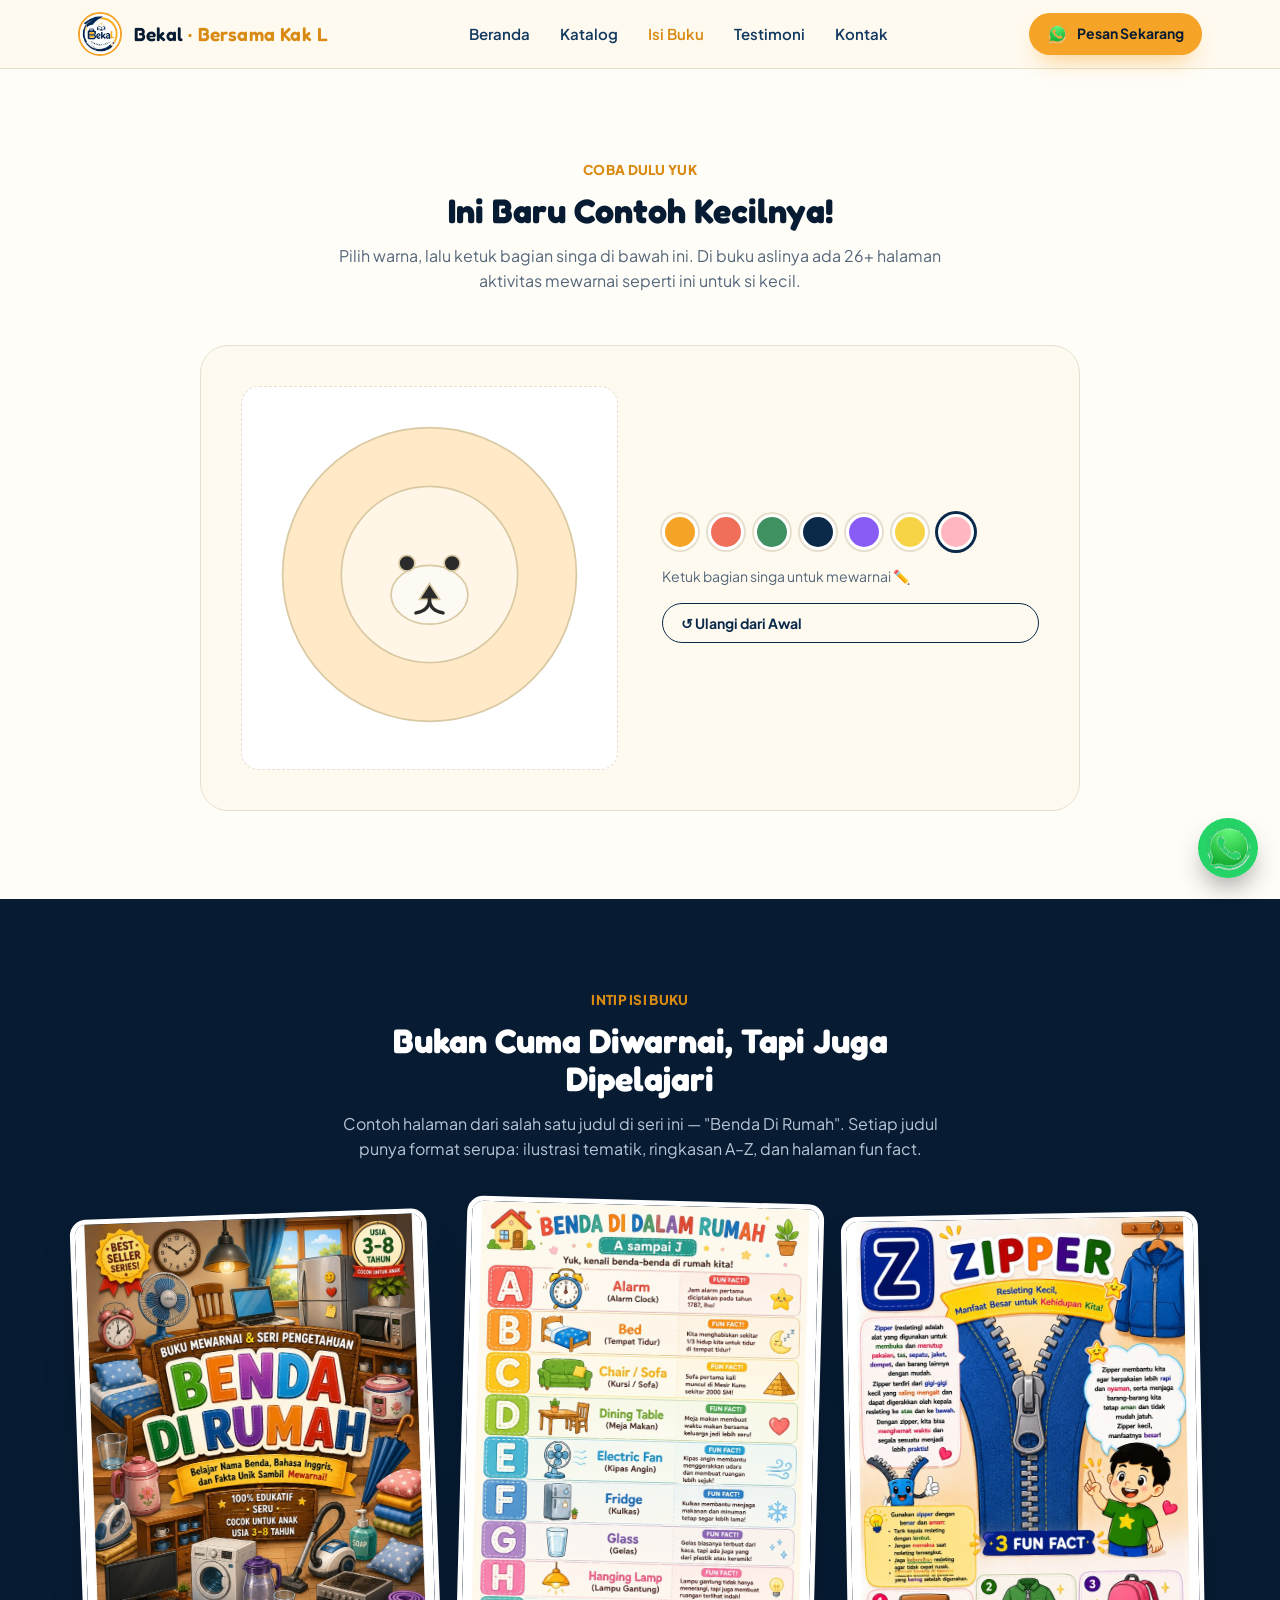
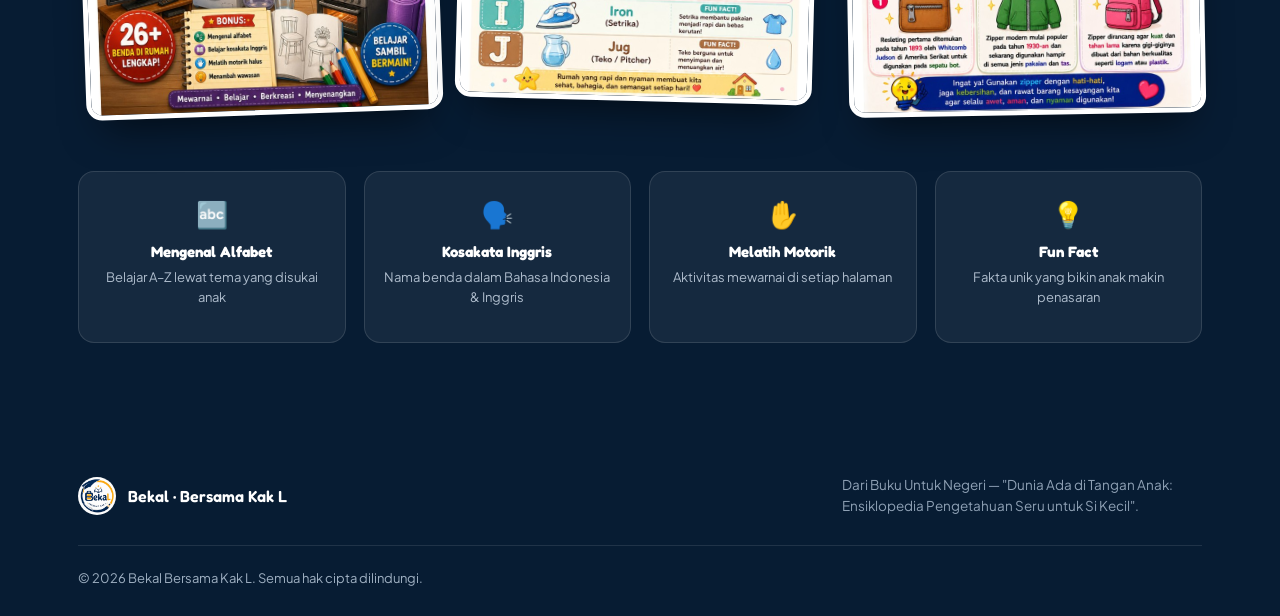
==== isi-buku.html @ 168c4c7b "Add files via upload" ====
<!DOCTYPE html>
<html lang="id">
<head>
<meta charset="UTF-8">
<meta name="viewport" content="width=device-width, initial-scale=1.0">
<title>Intip Isi Buku — Bekal Bersama Kak L</title>
<meta name="description" content="Contoh halaman isi buku dan demo mewarnai interaktif dari seri Ensiklopedia Pengetahuan Bekal.">
<link rel="preconnect" href="https://fonts.googleapis.com">
<link rel="preconnect" href="https://fonts.gstatic.com" crossorigin>
<link href="https://fonts.googleapis.com/css2?family=Fredoka:wght@400;500;600;700&family=Plus+Jakarta+Sans:ital,wght@0,400;0,500;0,600;0,700;0,800;1,500&display=swap" rel="stylesheet">
<link rel="stylesheet" href="css/style.css">
</head>
<body>

<header>
  <div class="nav">
    <a class="brand" href="index.html">
      <img src="images/logo.jpg" alt="Logo Bekal Bersama Kak L">
      <span class="brand-name">Bekal<span> · Bersama Kak L</span></span>
    </a>
    <nav class="nav-links">
      <a href="index.html">Beranda</a>
      <a href="katalog.html">Katalog</a>
      <a href="isi-buku.html" class="active">Isi Buku</a>
      <a href="testimoni.html">Testimoni</a>
      <a href="kontak.html">Kontak</a>
    </nav>
    <div class="nav-cta">
      <a class="btn btn-gold btn-small" href="https://wa.me/6282175756560?text=Halo%20Kak%20L%2C%20saya%20mau%20pesan%20buku%20Ensiklopedia%20Pengetahuan%20untuk%20anak%20saya" target="_blank" rel="noopener">
        <img src="images/icons/wa-icon.png" alt="" class="wa-ico"> <span class="long">Pesan Sekarang</span>
      </a>
    </div>
  </div>
</header>

<section class="color-demo" id="coba-mewarnai">
  <div class="wrap">
    <div class="section-head">
      <span class="kicker">COBA DULU YUK</span>
      <h2>Ini Baru Contoh Kecilnya!</h2>
      <p>Pilih warna, lalu ketuk bagian singa di bawah ini. Di buku aslinya ada 26+ halaman aktivitas mewarnai seperti ini untuk si kecil.</p>
    </div>
    <div class="color-demo-box reveal">
      <div class="color-demo-canvas">
        <svg id="colorLion" viewBox="0 0 300 300" xmlns="http://www.w3.org/2000/svg">
          <circle class="cd-part" data-default="#ffe9c7" cx="150" cy="150" r="130" fill="#ffe9c7"/>
          <circle class="cd-part" data-default="#fff6e8" cx="150" cy="150" r="78" fill="#fff6e8"/>
          <ellipse class="cd-part" data-default="#fdfaf3" cx="150" cy="168" rx="34" ry="26" fill="#fdfaf3"/>
          <circle class="cd-part" data-default="#2b2b2b" cx="130" cy="140" r="7" fill="#2b2b2b"/>
          <circle class="cd-part" data-default="#2b2b2b" cx="170" cy="140" r="7" fill="#2b2b2b"/>
          <path class="cd-part" data-default="#2b2b2b" d="M150 158 l-9 14 h18 z" fill="#2b2b2b"/>
          <path d="M150 172 Q150 182 138 184" stroke="#2b2b2b" stroke-width="3" fill="none" stroke-linecap="round"/>
          <path d="M150 172 Q150 182 162 184" stroke="#2b2b2b" stroke-width="3" fill="none" stroke-linecap="round"/>
        </svg>
      </div>
      <div class="color-demo-tools">
        <div class="swatches" id="swatches">
          <button class="swatch" style="background:#f5a428" data-color="#f5a428" aria-label="Kuning oranye"></button>
          <button class="swatch" style="background:#ef6f5b" data-color="#ef6f5b" aria-label="Merah bata"></button>
          <button class="swatch" style="background:#3f9161" data-color="#3f9161" aria-label="Hijau"></button>
          <button class="swatch" style="background:#0b2a4a" data-color="#0b2a4a" aria-label="Navy"></button>
          <button class="swatch" style="background:#8a5cf6" data-color="#8a5cf6" aria-label="Ungu"></button>
          <button class="swatch" style="background:#f6d445" data-color="#f6d445" aria-label="Kuning"></button>
          <button class="swatch active" style="background:#ffb6c1" data-color="#ffb6c1" aria-label="Pink"></button>
        </div>
        <p class="color-demo-hint" id="colorHint">Ketuk bagian singa untuk mewarnai ✏️</p>
        <button class="btn btn-outline-navy btn-small" id="colorReset" type="button">↺ Ulangi dari Awal</button>
      </div>
    </div>
  </div>
</section>

<section class="sample" id="isi-buku">
  <div class="wrap">
    <div class="section-head">
      <span class="kicker">INTIP ISI BUKU</span>
      <h2>Bukan Cuma Diwarnai, Tapi Juga Dipelajari</h2>
      <p>Contoh halaman dari salah satu judul di seri ini — "Benda Di Rumah". Setiap judul punya format serupa: ilustrasi tematik, ringkasan A–Z, dan halaman fun fact.</p>
    </div>
    <div class="sample-grid">
      <div class="sample-shot"><img src="images/sample/contoh-1.jpg" alt="Contoh sampul dalam buku Benda di Rumah"></div>
      <div class="sample-shot"><img src="images/sample/contoh-2.jpg" alt="Contoh halaman A sampai J buku Benda di Rumah"></div>
      <div class="sample-shot"><img src="images/sample/contoh-3.jpg" alt="Contoh halaman fun fact buku Benda di Rumah"></div>
    </div>
    <div class="sample-feat">
      <div class="feat-item"><div class="ico">🔤</div><h4>Mengenal Alfabet</h4><p>Belajar A–Z lewat tema yang disukai anak</p></div>
      <div class="feat-item"><div class="ico">🗣️</div><h4>Kosakata Inggris</h4><p>Nama benda dalam Bahasa Indonesia & Inggris</p></div>
      <div class="feat-item"><div class="ico">✋</div><h4>Melatih Motorik</h4><p>Aktivitas mewarnai di setiap halaman</p></div>
      <div class="feat-item"><div class="ico">💡</div><h4>Fun Fact</h4><p>Fakta unik yang bikin anak makin penasaran</p></div>
    </div>
  </div>
</section>

<footer>
  <div class="wrap">
    <div class="foot-top">
      <div class="foot-brand">
        <img src="images/logo.jpg" alt="Logo Bekal">
        <span>Bekal · Bersama Kak L</span>
      </div>
      <div style="max-width:360px; font-size:13.5px; color:#8fa1b5;">
        Dari Buku Untuk Negeri — "Dunia Ada di Tangan Anak: Ensiklopedia Pengetahuan Seru untuk Si Kecil".
      </div>
    </div>
    <div class="foot-bottom">
      <span>© 2026 Bekal Bersama Kak L. Semua hak cipta dilindungi.</span>
    </div>
  </div>
</footer>

<div class="float-wa-wrap">
  <div class="wa-tooltip" id="waTooltip">
    <button class="wa-tooltip-close" id="waTooltipClose" aria-label="Tutup">✕</button>
    <p class="wa-tooltip-title">Ada yang bisa dibantu?</p>
    <p class="wa-tooltip-text">Chat langsung untuk tanya judul, stok, atau cara pesan buku!</p>
  </div>
  <a class="float-wa" href="https://wa.me/6282175756560?text=Halo%20Kak%20L%2C%20saya%20mau%20pesan%20buku%20Ensiklopedia%20Pengetahuan%20untuk%20anak%20saya" target="_blank" rel="noopener" aria-label="Order sekarang via WhatsApp">
    <span class="float-wa-ring"></span>
    <span class="float-wa-icon"><img src="images/icons/wa-icon.png" alt="Chat WhatsApp"></span>
  </a>
</div>

<script src="scripts/books.js"></script>
<script src="scripts/reviews.js"></script>
<script src="scripts/main.js"></script>
<script src="scripts/interactive.js"></script>

</body>
</html>
---- css/style.css ----
:root{
  --navy: #0b2a4a;
  --navy-deep: #071c33;
  --navy-soft: #12395f;
  --gold: #f5a428;
  --gold-deep: #d98a12;
  --cream: #fffaf0;
  --paper: #fffdf8;
  --ink: #1c2b3a;
  --ink-soft: #55677a;
  --line: #e7dfcd;
  --coral: #ef6f5b;
  --leaf: #3f9161;
  --radius-s: 10px;
  --radius-m: 18px;
  --radius-l: 28px;
  --shadow: 0 18px 40px -18px rgba(11,42,74,0.35);
  --maxw: 1180px;
}
*{box-sizing:border-box;}
html{scroll-behavior:smooth;}
body{
  margin:0;
  font-family:'Plus Jakarta Sans', sans-serif;
  color:var(--ink);
  background:var(--cream);
  line-height:1.55;
  -webkit-font-smoothing:antialiased;
}
img{max-width:100%; display:block;}
a{color:inherit;}
h1,h2,h3,h4{
  font-family:'Fredoka', sans-serif;
  margin:0;
  line-height:1.12;
  color:var(--navy-deep);
}
.wrap{max-width:var(--maxw); margin:0 auto; padding:0 28px;}
.btn{
  display:inline-flex; align-items:center; gap:10px;
  font-family:'Plus Jakarta Sans', sans-serif;
  font-weight:700; font-size:16px;
  padding:15px 28px; border-radius:999px;
  text-decoration:none; cursor:pointer; border:none;
  transition:transform .18s ease, box-shadow .18s ease;
  white-space:nowrap;
}
.btn:hover{transform:translateY(-2px);}
.btn-gold{
  background:var(--gold); color:var(--navy-deep);
  box-shadow:0 12px 24px -10px rgba(245,164,40,0.65);
}
.btn-gold:hover{background:var(--gold-deep);}
.btn-outline{
  background:transparent; color:var(--paper);
  border:1.5px solid rgba(255,255,255,0.55);
}
.btn-outline:hover{background:rgba(255,255,255,0.12);}
.btn-navy{
  background:var(--navy); color:#fff;
  box-shadow:0 12px 24px -10px rgba(11,42,74,0.55);
}
.btn-small{padding:10px 18px; font-size:14px;}
.wa-ico{width:20px; height:auto; border-radius:0; display:inline-block; vertical-align:middle;}
.wa-ico-sm{width:16px; border-radius:0;}

/* ---------- NAV ---------- */
header{
  position:sticky; top:0; z-index:50;
  background:rgba(255,250,240,0.92);
  backdrop-filter:blur(8px);
  border-bottom:1px solid var(--line);
}
.nav{
  display:flex; align-items:center; justify-content:space-between;
  padding:12px 28px; max-width:var(--maxw); margin:0 auto;
}
.brand{display:flex; align-items:center; gap:12px; text-decoration:none;}
.brand img{width:44px; height:44px; border-radius:50%; object-fit:cover; border:2px solid var(--gold);}
.brand-name{font-family:'Fredoka'; font-weight:600; font-size:19px; color:var(--navy-deep); letter-spacing:.2px;}
.brand-name span{color:var(--gold-deep);}
.nav-links{display:flex; gap:30px; align-items:center;}
.nav-links a{
  text-decoration:none; color:var(--navy-soft); font-weight:600; font-size:15px;
}
.nav-links a.active{color:var(--gold-deep);}
.nav-cta{display:flex; align-items:center; gap:18px;}

@media (max-width:860px){
  .nav-links{display:none;}
  .nav-cta .btn span.long{display:none;}
}

/* ---------- HERO ---------- */
.hero{
  position:relative;
  background:radial-gradient(120% 140% at 15% 0%, #123a63 0%, var(--navy) 45%, var(--navy-deep) 100%);
  color:#fff; overflow:hidden;
  padding:64px 0 90px;
}
.hero::before{
  content:"";
  position:absolute; inset:0;
  background-image:
    radial-gradient(2px 2px at 10% 20%, rgba(245,164,40,0.55) 0, transparent 60%),
    radial-gradient(2px 2px at 90% 15%, rgba(245,164,40,0.4) 0, transparent 60%),
    radial-gradient(3px 3px at 75% 70%, rgba(245,164,40,0.3) 0, transparent 60%),
    radial-gradient(2px 2px at 35% 80%, rgba(255,255,255,0.35) 0, transparent 60%);
  pointer-events:none;
}
.hero-grid{
  display:grid; grid-template-columns:1.05fr 0.95fr; gap:48px; align-items:center;
  position:relative; z-index:2;
}
.eyebrow-pill{
  display:inline-flex; align-items:center; gap:8px;
  background:rgba(245,164,40,0.15); border:1px solid rgba(245,164,40,0.45);
  color:var(--gold); font-weight:700; font-size:13.5px;
  padding:7px 16px; border-radius:999px; margin-bottom:22px;
}
.hero h1{
  font-size:47px; color:#fff; font-weight:600; letter-spacing:.2px;
  max-width:600px;
}
.hero h1 em{
  font-style:normal; color:var(--gold);
}
.hero p.sub{
  margin-top:20px; font-size:17.5px; color:#cfd9e6; max-width:520px;
}
.hero-actions{display:flex; gap:16px; margin-top:32px; flex-wrap:wrap;}
.trust-row{
  display:flex; gap:28px; margin-top:44px; flex-wrap:wrap;
}
.trust-item{display:flex; align-items:center; gap:10px; color:#d7e0ec; font-size:14px; font-weight:600;}
.trust-item .dot{
  width:34px; height:34px; border-radius:50%; background:rgba(255,255,255,0.09);
  display:flex; align-items:center; justify-content:center; font-size:16px; flex-shrink:0;
  border:1px solid rgba(255,255,255,0.18);
}

.hero-stack{position:relative; height:460px;}
.stack-card{
  position:absolute; width:230px; border-radius:16px; overflow:hidden;
  box-shadow:0 30px 50px -20px rgba(0,0,0,0.55);
  border:4px solid #fff; cursor:pointer;
  transition:transform .2s ease;
}
.stack-card:hover{transform:translateY(-6px) scale(1.02);}
.stack-card img{width:100%; height:100%; object-fit:cover;}
.stack-1{ left:2%; top:6%; transform:rotate(-9deg); width:210px; z-index:1;}
.stack-2{ left:34%; top:0; transform:rotate(3deg); width:250px; z-index:3;}
.stack-3{ left:57%; top:22%; transform:rotate(14deg); width:210px; z-index:2;}
.badge-float{
  position:absolute; background:#fff; color:var(--navy-deep);
  border-radius:14px; padding:10px 16px; font-weight:700; font-size:13.5px;
  box-shadow:0 14px 24px -10px rgba(0,0,0,0.35);
  display:flex; align-items:center; gap:8px; z-index:4;
}
.badge-float.b1{ bottom:6%; left:6%; }
.badge-float.b2{ top:2%; right:2%; }
.badge-float .num{ font-family:'Fredoka'; font-size:19px; color:var(--gold-deep);}

@media (max-width:900px){
  .hero-grid{grid-template-columns:1fr;}
  .hero h1{font-size:36px;}
  .hero-stack{height:340px; margin-top:10px;}
  .stack-1,.stack-2,.stack-3{width:150px;}
  .stack-2{left:28%;}
  .stack-3{left:56%; top:16%;}
}

/* ---------- DONATION STRIP ---------- */
.strip{
  background:var(--gold);
  color:var(--navy-deep);
  padding:16px 0;
}
.strip .wrap{display:flex; align-items:center; justify-content:center; gap:12px; text-align:center; flex-wrap:wrap;}
.strip strong{font-family:'Fredoka'; font-weight:600;}

/* ---------- SECTION HEADERS ---------- */
section{padding:88px 0;}
.section-head{max-width:640px; margin:0 auto 52px; text-align:center;}
.kicker{
  color:var(--gold-deep); font-weight:800; font-size:13.5px; letter-spacing:.3px;
}
.section-head h2{font-size:34px; margin-top:10px;}
.section-head p{color:var(--ink-soft); font-size:16px; margin-top:14px;}

/* ---------- PROBLEM / WHY ---------- */
.why{background:var(--paper);}
.why-grid{display:grid; grid-template-columns:0.9fr 1.1fr; gap:56px; align-items:center;}
.why-copy h2{font-size:32px;}
.why-copy p{color:var(--ink-soft); margin-top:16px; font-size:16px;}
.why-list{list-style:none; margin:26px 0 0; padding:0; display:flex; flex-direction:column; gap:16px;}
.why-list li{display:flex; gap:14px; align-items:flex-start; font-size:15.5px;}
.why-list .ico{
  width:38px; height:38px; border-radius:11px; background:#fef1dd; color:var(--gold-deep);
  display:flex; align-items:center; justify-content:center; font-size:18px; flex-shrink:0;
}
.why-visual{
  border-radius:var(--radius-l);
  position:relative; overflow:hidden;
  box-shadow:var(--shadow);
}
.why-visual img{width:100%; height:100%; object-fit:cover; display:block;}

/* ---------- CATALOG ---------- */
.catalog{background:var(--cream);}
.cat-grid{
  display:grid; grid-template-columns:repeat(4, 1fr); gap:22px;
}
.cat-card{
  background:var(--paper); border-radius:var(--radius-m); overflow:hidden;
  border:1px solid var(--line); box-shadow:var(--shadow);
  display:flex; flex-direction:column;
}
.cat-card .thumb{aspect-ratio:2/3; overflow:hidden; background:#eee; cursor:pointer; position:relative;}
.cat-card .thumb img{width:100%; height:100%; object-fit:cover; transition:transform .25s ease;}
.cat-card .thumb:hover img{transform:scale(1.05);}
.cat-card .thumb::after{
  content:"🔍 Lihat";
  position:absolute; right:10px; bottom:10px;
  background:rgba(11,42,74,0.85); color:#fff; font-size:11.5px; font-weight:700;
  padding:5px 10px; border-radius:999px; opacity:0; transition:opacity .2s ease;
}
.cat-card .thumb:hover::after{opacity:1;}
.cat-body{padding:16px 16px 18px; display:flex; flex-direction:column; gap:8px; flex:1;}
.cat-tag{font-size:11.5px; font-weight:800; color:var(--gold-deep); letter-spacing:.3px;}
.cat-title{font-family:'Fredoka'; font-size:16.5px; color:var(--navy-deep); font-weight:600;}
.cat-order{
  margin-top:auto; display:inline-flex; align-items:center; gap:6px;
  color:var(--navy); font-weight:700; font-size:13.5px; text-decoration:none;
  padding-top:8px;
}
.cat-order:hover{color:var(--gold-deep);}
.cat-more{text-align:center; margin-top:38px;}

@media (max-width:980px){ .cat-grid{grid-template-columns:repeat(3,1fr);} }
@media (max-width:680px){ .cat-grid{grid-template-columns:repeat(2,1fr); gap:14px;} }

/* ---------- SAMPLE PAGES ---------- */
.sample{background:var(--navy-deep); color:#fff;}
.sample .section-head h2{color:#fff;}
.sample .section-head p{color:#b9c6d6;}
.sample-grid{display:grid; grid-template-columns:1fr 1fr 1fr; gap:26px; align-items:start;}
.sample-shot{
  border-radius:16px; overflow:hidden; border:5px solid #fff;
  box-shadow:0 24px 40px -18px rgba(0,0,0,0.6);
  transform:rotate(-2deg); cursor:pointer;
}
.sample-shot:nth-child(2){transform:rotate(1.5deg); margin-top:-14px;}
.sample-shot:nth-child(3){transform:rotate(-1deg);}
.sample-feat{
  display:grid; grid-template-columns:repeat(4,1fr); gap:18px; margin-top:56px;
}
.feat-item{
  background:rgba(255,255,255,0.06); border:1px solid rgba(255,255,255,0.12);
  border-radius:16px; padding:22px 18px; text-align:center;
}
.feat-item .ico{font-size:26px;}
.feat-item h4{color:#fff; font-size:15px; margin-top:10px;}
.feat-item p{color:#aebccc; font-size:13px; margin-top:6px;}

@media (max-width:900px){
  .sample-grid{grid-template-columns:1fr 1fr;}
  .sample-shot:nth-child(3){display:none;}
  .sample-feat{grid-template-columns:repeat(2,1fr);}
}

/* ---------- TESTIMONI ---------- */
.testi{background:var(--paper);}
.testi-grid{display:grid; grid-template-columns:repeat(3,1fr); gap:24px;}
.testi-card{
  background:var(--cream); border:1px solid var(--line); border-radius:var(--radius-m);
  padding:28px 26px;
}
.testi-stars{color:var(--gold-deep); font-size:15px; letter-spacing:2px;}
.testi-quote{margin-top:14px; font-size:15px; color:var(--ink); font-style:normal;}
.testi-who{display:flex; align-items:center; gap:12px; margin-top:20px;}
.testi-avatar{
  width:42px; height:42px; border-radius:50%; background:var(--navy);
  color:#fff; display:flex; align-items:center; justify-content:center;
  font-family:'Fredoka'; font-weight:600; font-size:15px;
}
.testi-name{font-weight:700; font-size:14px; color:var(--navy-deep);}
.testi-role{font-size:12.5px; color:var(--ink-soft);}
.testi-note{
  text-align:center; font-size:12.5px; color:var(--ink-soft); margin-top:30px;
}
@media (max-width:900px){ .testi-grid{grid-template-columns:1fr;} }

/* ---------- TEAM ---------- */
.team{background:var(--cream);}
.team-grid{display:flex; justify-content:center; gap:28px; flex-wrap:wrap;}
.team-card{
  background:var(--paper); border:1px solid var(--line); border-radius:var(--radius-m);
  padding:26px; text-align:center; width:210px; box-shadow:var(--shadow);
}
.team-avatar{
  width:84px; height:84px; border-radius:50%; margin:0 auto 14px;
  background:linear-gradient(145deg, var(--navy), var(--navy-soft));
  color:var(--gold); display:flex; align-items:center; justify-content:center;
  font-family:'Fredoka'; font-size:26px; font-weight:600;
  border:3px solid var(--gold);
}
.team-name{font-family:'Fredoka'; font-size:16.5px; color:var(--navy-deep); font-weight:600;}
.team-role{font-size:12.5px; color:var(--ink-soft); margin-top:4px;}

/* ---------- CTA / KONTAK ---------- */
.cta{
  background:radial-gradient(120% 160% at 85% 20%, #123a63 0%, var(--navy) 45%, var(--navy-deep) 100%);
  color:#fff; text-align:center;
}
.cta h2{color:#fff; font-size:34px; max-width:620px; margin:0 auto;}
.cta p{color:#cfd9e6; margin-top:16px; max-width:520px; margin-left:auto; margin-right:auto;}
.cta-actions{display:flex; gap:16px; justify-content:center; margin-top:32px; flex-wrap:wrap;}
.contact-row{
  display:flex; justify-content:center; gap:36px; margin-top:44px; flex-wrap:wrap;
}
.contact-item{display:flex; align-items:center; gap:10px; color:#dbe4ef; font-size:14.5px; font-weight:600;}
.contact-item .dot{
  width:36px; height:36px; border-radius:50%; background:rgba(255,255,255,0.09);
  display:flex; align-items:center; justify-content:center; font-size:16px;
  border:1px solid rgba(255,255,255,0.18);
}

/* ---------- FOOTER ---------- */
footer{background:var(--navy-deep); color:#9fb0c2; padding:44px 0 28px;}
.foot-top{display:flex; justify-content:space-between; align-items:center; flex-wrap:wrap; gap:20px; padding-bottom:28px; border-bottom:1px solid rgba(255,255,255,0.1);}
.foot-brand{display:flex; align-items:center; gap:12px;}
.foot-brand img{width:38px; height:38px; border-radius:50%;}
.foot-brand span{font-family:'Fredoka'; color:#fff; font-weight:600; font-size:16px;}
.foot-bottom{display:flex; justify-content:space-between; padding-top:22px; font-size:13px; flex-wrap:wrap; gap:10px;}

::selection{background:var(--gold); color:var(--navy-deep);}
.reveal{opacity:0; transform:translateY(16px); transition:opacity .6s ease, transform .6s ease;}
.reveal.in{opacity:1; transform:none;}

/* ---------- COVER POPUP / LIGHTBOX ---------- */
.lightbox{
  position:fixed; inset:0; z-index:200;
  background:rgba(7,28,51,0.82);
  display:flex; align-items:center; justify-content:center;
  padding:24px;
  opacity:0; visibility:hidden;
  transition:opacity .22s ease;
}
.lightbox.open{opacity:1; visibility:visible;}
.lightbox-box{
  background:var(--paper); border-radius:var(--radius-l);
  max-width:760px; width:100%; max-height:90vh; overflow:auto;
  display:grid; grid-template-columns:0.85fr 1fr;
  box-shadow:0 40px 80px -20px rgba(0,0,0,0.5);
  transform:scale(.94) translateY(10px);
  transition:transform .22s ease;
}
.lightbox.open .lightbox-box{transform:scale(1) translateY(0);}
.lightbox-img{background:var(--navy-deep); display:flex; align-items:center; justify-content:center; padding:20px;}
.lightbox-img img{border-radius:12px; max-height:70vh; box-shadow:0 20px 40px -15px rgba(0,0,0,0.5);}
.lightbox-info{padding:32px 30px; display:flex; flex-direction:column;}
.lightbox-tag{font-size:11.5px; font-weight:800; color:var(--gold-deep); letter-spacing:.3px;}
.lightbox-title{font-family:'Fredoka'; font-size:24px; margin-top:8px; color:var(--navy-deep);}
.lightbox-desc{color:var(--ink-soft); font-size:14.5px; margin-top:14px; line-height:1.6;}
.lightbox-actions{margin-top:auto; padding-top:22px;}
.lightbox-close{
  position:absolute; top:16px; right:16px;
  width:38px; height:38px; border-radius:50%;
  background:rgba(255,255,255,0.15); color:#fff; border:1px solid rgba(255,255,255,0.3);
  font-size:18px; cursor:pointer; display:flex; align-items:center; justify-content:center;
  z-index:2;
}
.lightbox-close:hover{background:rgba(255,255,255,0.28);}
body.lb-open{overflow:hidden;}

@media (max-width:640px){
  .lightbox-box{grid-template-columns:1fr; max-height:92vh;}
  .lightbox-img{padding:16px;}
  .lightbox-img img{max-height:42vh;}
}

/* ---------- KID MASCOTS ---------- */
.kid-peek{
  position:absolute; left:-18px; bottom:-30px; width:132px; height:132px; z-index:5;
  animation:bob 3.4s ease-in-out infinite;
  border-radius:50%; overflow:hidden; border:4px solid #fff;
  box-shadow:0 14px 24px -6px rgba(0,0,0,0.45);
}
.kid-peek img{width:100%; height:100%; object-fit:cover; object-position:top center;}
@keyframes bob{
  0%,100%{ transform:translateY(0) rotate(-2deg); }
  50%{ transform:translateY(-10px) rotate(2deg); }
}
@media (max-width:900px){ .kid-peek{display:none;} }

/* ---------- CATALOG FILTER CHIPS ---------- */
.cat-filter{
  display:flex; gap:10px; justify-content:center; flex-wrap:wrap; margin-bottom:34px;
}
.chip{
  border:1.5px solid var(--line); background:var(--paper); color:var(--ink-soft);
  padding:9px 18px; border-radius:999px; font-weight:700; font-size:13.5px; cursor:pointer;
  transition:background .18s ease, color .18s ease, border-color .18s ease;
}
.chip:hover{border-color:var(--gold);}
.chip.active{background:var(--navy); color:#fff; border-color:var(--navy);}

/* ---------- BUTTON: navy outline (light backgrounds) ---------- */
.btn-outline-navy{
  background:transparent; color:var(--navy); border:1.5px solid var(--navy);
}
.btn-outline-navy:hover{background:var(--navy); color:#fff;}

/* ---------- COLOR / MEWARNAI DEMO ---------- */
.color-demo{background:var(--paper);}
.color-demo-box{
  display:grid; grid-template-columns:1fr 1fr; gap:44px; align-items:center;
  background:var(--cream); border:1px solid var(--line); border-radius:var(--radius-l);
  padding:40px; max-width:880px; margin:0 auto;
}
.color-demo-canvas{
  background:#fff; border-radius:var(--radius-m); padding:18px;
  border:1px dashed var(--line);
}
.color-demo-canvas svg{width:100%; height:auto;}
.cd-part{cursor:pointer; stroke:#d9c9a3; stroke-width:1.5; transition:filter .15s ease;}
.cd-part:hover{filter:brightness(0.94);}
.color-demo-tools{display:flex; flex-direction:column; gap:16px;}
.swatches{display:flex; flex-wrap:wrap; gap:10px;}
.swatch{
  width:36px; height:36px; border-radius:50%; border:3px solid #fff;
  box-shadow:0 0 0 2px var(--line); cursor:pointer; padding:0;
}
.swatch.active{box-shadow:0 0 0 3px var(--navy);}
.color-demo-hint{font-size:14px; color:var(--ink-soft); margin:0;}

@media (max-width:760px){
  .color-demo-box{grid-template-columns:1fr; padding:26px;}
}

/* ---------- FAQ ACCORDION ---------- */
.faq{background:var(--cream);}
.faq-list{max-width:760px; margin:0 auto; display:flex; flex-direction:column; gap:12px;}
.faq-item{
  background:var(--paper); border:1px solid var(--line); border-radius:16px; overflow:hidden;
}
.faq-q{
  width:100%; text-align:left; background:none; border:none; cursor:pointer;
  padding:18px 22px; display:flex; justify-content:space-between; align-items:center;
  font-family:'Plus Jakarta Sans'; font-weight:700; font-size:15.5px; color:var(--navy-deep);
}
.faq-caret{
  color:var(--gold-deep); font-size:20px; font-weight:800; transition:transform .2s ease; flex-shrink:0; margin-left:14px;
}
.faq-item.open .faq-caret{transform:rotate(45deg);}
.faq-a{
  max-height:0; overflow:hidden; transition:max-height .28s ease;
  padding:0 22px;
}
.faq-item.open .faq-a{max-height:200px; padding:0 22px 20px;}
.faq-a p{margin:0; color:var(--ink-soft); font-size:14.5px; line-height:1.6;}

/* ---------- FLOATING WHATSAPP BUTTON ---------- */
.float-wa-wrap{
  position:fixed; right:22px; bottom:22px; z-index:150;
  display:flex; flex-direction:column; align-items:flex-end; gap:14px;
}
.float-wa{
  position:relative;
  width:60px; height:60px; border-radius:50%;
  display:flex; align-items:center; justify-content:center;
  text-decoration:none; box-shadow:0 14px 28px -8px rgba(0,0,0,0.45);
  background:#fff; padding:6px;
}
.float-wa-icon{position:relative; z-index:2; width:100%; height:100%; display:flex; border-radius:50%; overflow:hidden;}
.float-wa-icon img{width:100%; height:100%; object-fit:contain;}
.float-wa-ring{
  position:absolute; inset:0; border-radius:50%; background:#25D366;
  animation:pulse-ring 2.2s ease-out infinite;
}
@keyframes pulse-ring{
  0%{ transform:scale(1); opacity:0.5; }
  100%{ transform:scale(1.6); opacity:0; }
}
@media (prefers-reduced-motion: reduce){
  .kid-peek, .float-wa-ring{animation:none;}
}
@media (max-width:640px){
  .float-wa{width:54px; height:54px;}
  .float-wa-wrap{right:16px; bottom:16px;}
}

/* ---------- WA TOOLTIP BUBBLE ---------- */
.wa-tooltip{
  position:relative; max-width:250px;
  background:#fff; border-radius:16px; padding:16px 18px;
  box-shadow:0 18px 34px -14px rgba(11,42,74,0.4);
  opacity:0; transform:translateY(8px) scale(0.96);
  pointer-events:none; transition:opacity .25s ease, transform .25s ease;
}
.wa-tooltip.show{opacity:1; transform:translateY(0) scale(1); pointer-events:auto;}
.wa-tooltip-title{font-family:'Fredoka'; font-weight:600; font-size:15px; color:var(--navy-deep); margin:0 0 4px;}
.wa-tooltip-text{font-size:13.5px; color:var(--ink-soft); margin:0; line-height:1.5;}
.wa-tooltip-close{
  position:absolute; top:8px; right:10px; background:none; border:none;
  font-size:15px; color:#9aa7b4; cursor:pointer; line-height:1; padding:4px;
}
.wa-tooltip-close:hover{color:var(--ink);}
.wa-tooltip::after{
  content:""; position:absolute; right:24px; bottom:-7px;
  width:14px; height:14px; background:#fff;
  clip-path:polygon(0 0, 100% 0, 0 100%);
}
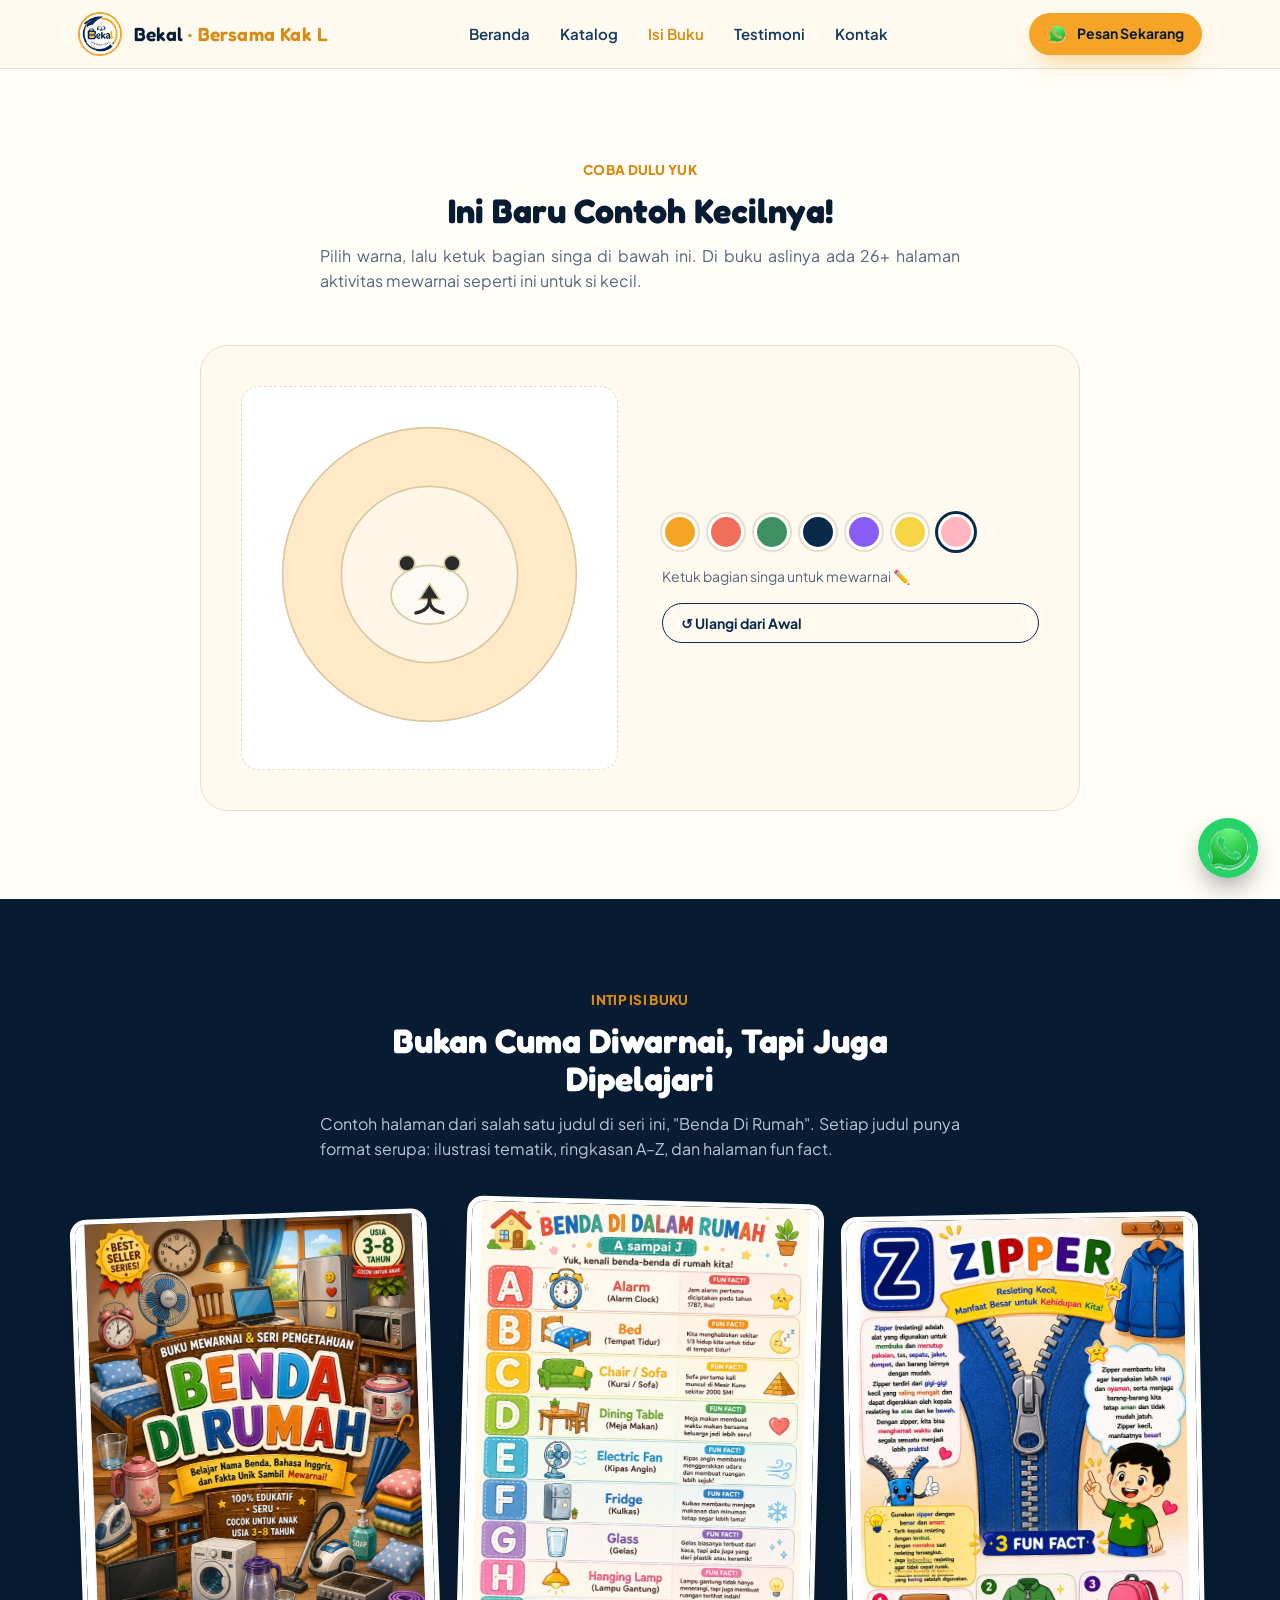
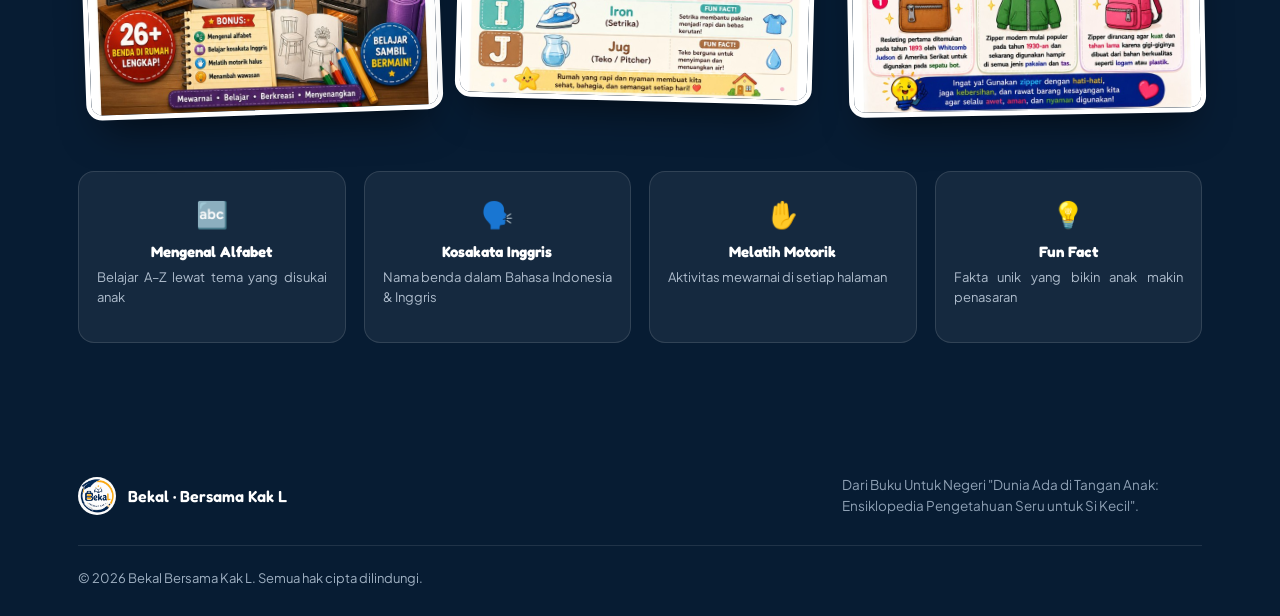
==== commit 50f4b6ee: "ok" ====
--- a/isi-buku.html
+++ b/isi-buku.html
@@ -3,7 +3,7 @@
 <head>
 <meta charset="UTF-8">
 <meta name="viewport" content="width=device-width, initial-scale=1.0">
-<title>Intip Isi Buku — Bekal Bersama Kak L</title>
+<title>Intip Isi Buku | Bekal Bersama Kak L</title>
 <meta name="description" content="Contoh halaman isi buku dan demo mewarnai interaktif dari seri Ensiklopedia Pengetahuan Bekal.">
 <link rel="preconnect" href="https://fonts.googleapis.com">
 <link rel="preconnect" href="https://fonts.gstatic.com" crossorigin>
@@ -18,7 +18,7 @@
       <img src="images/logo.jpg" alt="Logo Bekal Bersama Kak L">
       <span class="brand-name">Bekal<span> · Bersama Kak L</span></span>
     </a>
-    <nav class="nav-links">
+    <nav class="nav-links" id="navLinks">
       <a href="index.html">Beranda</a>
       <a href="katalog.html">Katalog</a>
       <a href="isi-buku.html" class="active">Isi Buku</a>
@@ -29,6 +29,9 @@
       <a class="btn btn-gold btn-small" href="https://wa.me/6282175756560?text=Halo%20Kak%20L%2C%20saya%20mau%20pesan%20buku%20Ensiklopedia%20Pengetahuan%20untuk%20anak%20saya" target="_blank" rel="noopener">
         <img src="images/icons/wa-icon.png" alt="" class="wa-ico"> <span class="long">Pesan Sekarang</span>
       </a>
+      <button class="nav-toggle" id="navToggle" aria-label="Buka menu" aria-expanded="false">
+        <span></span><span></span><span></span>
+      </button>
     </div>
   </div>
 </header>
@@ -75,7 +78,7 @@
     <div class="section-head">
       <span class="kicker">INTIP ISI BUKU</span>
       <h2>Bukan Cuma Diwarnai, Tapi Juga Dipelajari</h2>
-      <p>Contoh halaman dari salah satu judul di seri ini — "Benda Di Rumah". Setiap judul punya format serupa: ilustrasi tematik, ringkasan A–Z, dan halaman fun fact.</p>
+      <p>Contoh halaman dari salah satu judul di seri ini, "Benda Di Rumah". Setiap judul punya format serupa: ilustrasi tematik, ringkasan A–Z, dan halaman fun fact.</p>
     </div>
     <div class="sample-grid">
       <div class="sample-shot"><img src="images/sample/contoh-1.jpg" alt="Contoh sampul dalam buku Benda di Rumah"></div>
@@ -99,7 +102,7 @@
         <span>Bekal · Bersama Kak L</span>
       </div>
       <div style="max-width:360px; font-size:13.5px; color:#8fa1b5;">
-        Dari Buku Untuk Negeri — "Dunia Ada di Tangan Anak: Ensiklopedia Pengetahuan Seru untuk Si Kecil".
+        Dari Buku Untuk Negeri "Dunia Ada di Tangan Anak: Ensiklopedia Pengetahuan Seru untuk Si Kecil".
       </div>
     </div>
     <div class="foot-bottom">
--- a/css/style.css
+++ b/css/style.css
@@ -18,7 +18,7 @@
   --maxw: 1180px;
 }
 *{box-sizing:border-box;}
-html{scroll-behavior:smooth;}
+html{scroll-behavior:smooth; overflow-x:hidden;}
 body{
   margin:0;
   font-family:'Plus Jakarta Sans', sans-serif;
@@ -26,8 +26,10 @@
   background:var(--cream);
   line-height:1.55;
   -webkit-font-smoothing:antialiased;
+  overflow-x:hidden;
 }
 img{max-width:100%; display:block;}
+p{text-align:justify; text-align-last:left;}
 a{color:inherit;}
 h1,h2,h3,h4{
   font-family:'Fredoka', sans-serif;
@@ -74,6 +76,7 @@
 .nav{
   display:flex; align-items:center; justify-content:space-between;
   padding:12px 28px; max-width:var(--maxw); margin:0 auto;
+  position:relative;
 }
 .brand{display:flex; align-items:center; gap:12px; text-decoration:none;}
 .brand img{width:44px; height:44px; border-radius:50%; object-fit:cover; border:2px solid var(--gold);}
@@ -85,9 +88,34 @@
 }
 .nav-links a.active{color:var(--gold-deep);}
 .nav-cta{display:flex; align-items:center; gap:18px;}
+.nav-toggle{
+  display:none; background:none; border:none; cursor:pointer;
+  width:38px; height:38px; padding:0; align-items:center; justify-content:center;
+  flex-direction:column; gap:5px;
+}
+.nav-toggle span{width:22px; height:2.5px; background:var(--navy-deep); border-radius:2px; transition:transform .2s ease, opacity .2s ease;}
+.nav-toggle.open span:nth-child(1){transform:translateY(7.5px) rotate(45deg);}
+.nav-toggle.open span:nth-child(2){opacity:0;}
+.nav-toggle.open span:nth-child(3){transform:translateY(-7.5px) rotate(-45deg);}
+
+@media (max-width:480px){
+  .brand-name span{display:none;}
+  .nav{padding:10px 16px;}
+  .wrap{padding:0 18px;}
+}
 
 @media (max-width:860px){
-  .nav-links{display:none;}
+  .nav-links{
+    display:flex; flex-direction:column; gap:0; align-items:stretch;
+    position:absolute; top:100%; left:0; right:0;
+    background:var(--paper); border-bottom:1px solid var(--line);
+    box-shadow:0 18px 30px -18px rgba(11,42,74,0.35);
+    max-height:0; overflow:hidden; opacity:0;
+    transition:max-height .25s ease, opacity .2s ease;
+  }
+  .nav-links.open{max-height:340px; opacity:1;}
+  .nav-links a{padding:14px 28px; border-bottom:1px solid var(--line); font-size:16px;}
+  .nav-toggle{display:flex;}
   .nav-cta .btn span.long{display:none;}
 }
 
@@ -182,6 +210,11 @@
 /* ---------- SECTION HEADERS ---------- */
 section{padding:88px 0;}
 .section-head{max-width:640px; margin:0 auto 52px; text-align:center;}
+@media (max-width:640px){
+  section{padding:52px 0;}
+  .section-head{margin:0 auto 34px;}
+  .hero{padding:44px 0 60px;}
+}
 .kicker{
   color:var(--gold-deep); font-weight:800; font-size:13.5px; letter-spacing:.3px;
 }
@@ -190,21 +223,47 @@
 
 /* ---------- PROBLEM / WHY ---------- */
 .why{background:var(--paper);}
-.why-grid{display:grid; grid-template-columns:0.9fr 1.1fr; gap:56px; align-items:center;}
-.why-copy h2{font-size:32px;}
-.why-copy p{color:var(--ink-soft); margin-top:16px; font-size:16px;}
-.why-list{list-style:none; margin:26px 0 0; padding:0; display:flex; flex-direction:column; gap:16px;}
-.why-list li{display:flex; gap:14px; align-items:flex-start; font-size:15.5px;}
-.why-list .ico{
+.why-bento{
+  display:grid;
+  grid-template-columns:1.15fr 0.85fr;
+  grid-template-areas:
+    "intro photo"
+    "feats photo";
+  gap:18px;
+}
+.bento-card{
+  background:var(--cream); border:1px solid var(--line);
+  border-radius:var(--radius-m); padding:30px 32px;
+}
+.bento-intro{ grid-area:intro; display:flex; flex-direction:column; justify-content:center; }
+.bento-intro h2{font-size:30px; margin-top:10px;}
+.bento-intro p{color:var(--ink-soft); margin-top:16px; font-size:15.5px; text-align:justify; text-align-last:left;}
+.bento-photo{ grid-area:photo; padding:0; overflow:hidden; box-shadow:var(--shadow); position:relative; cursor:pointer; }
+.bento-photo img{width:100%; height:100%; object-fit:cover; display:block; min-height:260px; transition:transform .25s ease;}
+.bento-photo:hover img{transform:scale(1.04);}
+.zoom-hint{
+  position:absolute; right:14px; bottom:14px;
+  background:rgba(11,42,74,0.85); color:#fff; font-size:12px; font-weight:700;
+  padding:6px 12px; border-radius:999px; opacity:0; transition:opacity .2s ease;
+}
+.bento-photo:hover .zoom-hint{opacity:1;}
+.bento-feats{ grid-area:feats; display:grid; grid-template-columns:1fr 1fr; gap:16px; }
+.bento-feat{ display:flex; flex-direction:column; gap:10px; padding:22px 24px; }
+.bento-feat .ico{
   width:38px; height:38px; border-radius:11px; background:#fef1dd; color:var(--gold-deep);
   display:flex; align-items:center; justify-content:center; font-size:18px; flex-shrink:0;
 }
-.why-visual{
-  border-radius:var(--radius-l);
-  position:relative; overflow:hidden;
-  box-shadow:var(--shadow);
-}
-.why-visual img{width:100%; height:100%; object-fit:cover; display:block;}
+.bento-feat p{font-size:14px; color:var(--ink); margin:0; text-align:justify; text-align-last:left;}
+
+@media (max-width:900px){
+  .why-bento{ grid-template-columns:1fr; grid-template-areas:"intro" "photo" "feats"; }
+  .bento-photo{ min-height:220px; }
+  .bento-card{ padding:24px 22px; }
+}
+@media (max-width:520px){
+  .bento-feats{ grid-template-columns:1fr 1fr; gap:12px; }
+  .bento-feat{ padding:16px 14px; }
+}
 
 /* ---------- CATALOG ---------- */
 .catalog{background:var(--cream);}
@@ -339,6 +398,30 @@
 .reveal.in{opacity:1; transform:none;}
 
 /* ---------- COVER POPUP / LIGHTBOX ---------- */
+/* ---------- PHOTO LIGHTBOX (foto promosi, bukan cover buku) ---------- */
+.photo-lightbox{
+  position:fixed; inset:0; z-index:200;
+  background:rgba(7,28,51,0.85);
+  display:flex; align-items:center; justify-content:center;
+  padding:24px;
+  opacity:0; visibility:hidden;
+  transition:opacity .22s ease;
+}
+.photo-lightbox.open{opacity:1; visibility:visible;}
+.photo-lightbox-img{
+  max-width:min(90vw, 640px); max-height:85vh;
+  border-radius:var(--radius-m); box-shadow:0 30px 60px -20px rgba(0,0,0,0.6);
+  transform:scale(.94); transition:transform .22s ease;
+}
+.photo-lightbox.open .photo-lightbox-img{transform:scale(1);}
+.photo-lightbox-close{
+  position:absolute; top:20px; right:20px;
+  width:38px; height:38px; border-radius:50%;
+  background:rgba(255,255,255,0.15); color:#fff; border:1px solid rgba(255,255,255,0.3);
+  font-size:18px; cursor:pointer; display:flex; align-items:center; justify-content:center;
+}
+.photo-lightbox-close:hover{background:rgba(255,255,255,0.28);}
+
 .lightbox{
   position:fixed; inset:0; z-index:200;
   background:rgba(7,28,51,0.82);
@@ -380,20 +463,6 @@
   .lightbox-img img{max-height:42vh;}
 }
 
-/* ---------- KID MASCOTS ---------- */
-.kid-peek{
-  position:absolute; left:-18px; bottom:-30px; width:132px; height:132px; z-index:5;
-  animation:bob 3.4s ease-in-out infinite;
-  border-radius:50%; overflow:hidden; border:4px solid #fff;
-  box-shadow:0 14px 24px -6px rgba(0,0,0,0.45);
-}
-.kid-peek img{width:100%; height:100%; object-fit:cover; object-position:top center;}
-@keyframes bob{
-  0%,100%{ transform:translateY(0) rotate(-2deg); }
-  50%{ transform:translateY(-10px) rotate(2deg); }
-}
-@media (max-width:900px){ .kid-peek{display:none;} }
-
 /* ---------- CATALOG FILTER CHIPS ---------- */
 .cat-filter{
   display:flex; gap:10px; justify-content:center; flex-wrap:wrap; margin-bottom:34px;
@@ -484,7 +553,7 @@
   100%{ transform:scale(1.6); opacity:0; }
 }
 @media (prefers-reduced-motion: reduce){
-  .kid-peek, .float-wa-ring{animation:none;}
+  .float-wa-ring{animation:none;}
 }
 @media (max-width:640px){
   .float-wa{width:54px; height:54px;}
